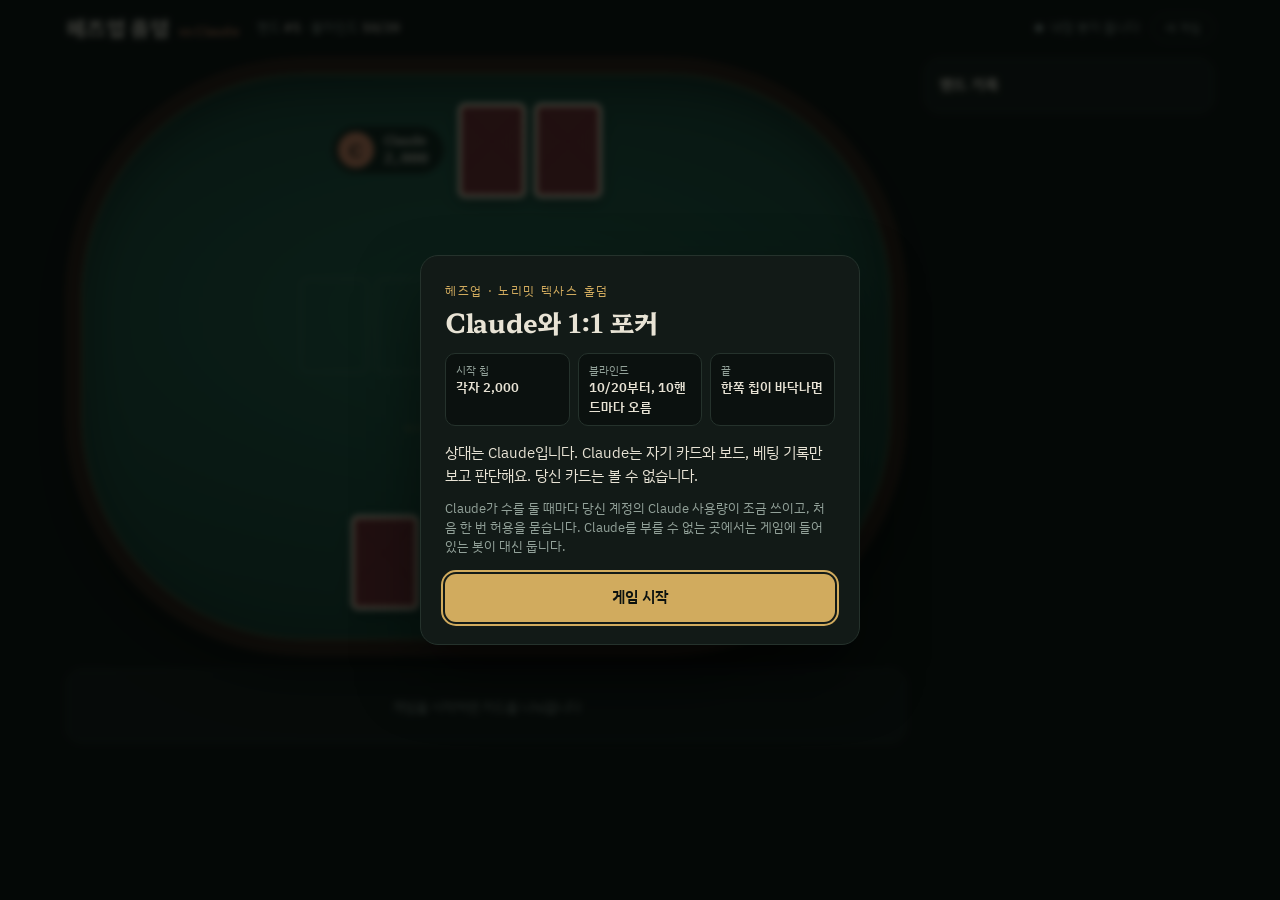
==== poker/index.html @ 5e96c36e "Claude와 1:1 텍사스 홀덤 게임 첫 버전 - poker/engine.js: 카드, 족보 판정, 몬테카를로 승률 - poker/game.js: 헤즈업 노리밋 진행, Claud" ====
<!doctype html>
<html lang="ko">
<head>
  <meta charset="utf-8">
  <meta name="viewport" content="width=device-width, initial-scale=1, viewport-fit=cover">
  <title>Claude 헤즈업 홀덤</title>
  <link rel="preconnect" href="https://fonts.googleapis.com">
  <link rel="preconnect" href="https://fonts.gstatic.com" crossorigin>
  <link rel="stylesheet" href="https://fonts.googleapis.com/css2?family=Hahmlet:wght@600;700&family=IBM+Plex+Mono:wght@500;600&family=IBM+Plex+Sans+KR:wght@400;500;600&display=swap">
  <link rel="stylesheet" href="style.css">
</head>
<body>
  <div id="app">
    <header class="topbar">
      <div class="brand">헤즈업 홀덤 <span>vs Claude</span></div>
      <div class="level" id="level">핸드 <b>#1</b> · 블라인드 <b>10/20</b></div>
      <div class="top-right">
        <div class="link" id="link"><i class="dot checking" id="link-dot"></i><span id="link-text">Claude 연결 확인 중</span></div>
        <div class="seg" id="depth" role="group" aria-label="Claude 생각 깊이" hidden>
          <button type="button" data-depth="quick" aria-pressed="true">빠르게</button>
          <button type="button" data-depth="default" aria-pressed="false">깊게</button>
        </div>
        <button class="link-btn" id="retry" type="button" hidden>다시 연결</button>
        <button class="link-btn" id="new-game" type="button">새 게임</button>
      </div>
    </header>

    <div class="layout">
      <section class="play">
        <div class="table">
          <!-- 위: Claude -->
          <div class="seat seat-claude" id="seat-1">
            <div class="seat-row">
              <div class="plate">
                <span class="avatar" aria-hidden="true">C</span>
                <div><b>Claude</b><span class="stack" id="stack-1">2,000</span></div>
                <span class="dealer" id="dealer-1" hidden>D</span>
              </div>
              <div class="hole" id="hole-1"><div class="card back" data-k="back"></div><div class="card back" data-k="back"></div></div>
              <div class="bubble" id="bubble" aria-live="polite"></div>
            </div>
            <div class="seat-meta"><span class="act" id="act-1"></span><span class="hand-label" id="label-1"></span></div>
            <div class="bet" id="bet-1"></div>
          </div>

          <!-- 가운데: 보드 -->
          <div class="center">
            <div class="board" id="board">
              <div class="card slot" data-k="slot"></div><div class="card slot" data-k="slot"></div><div class="card slot" data-k="slot"></div><div class="card slot" data-k="slot"></div><div class="card slot" data-k="slot"></div>
            </div>
            <div class="pot" id="pot"></div>
            <div class="result" id="result" aria-live="polite"></div>
            <div class="print">No Limit · Heads-Up</div>
          </div>

          <!-- 아래: 나 -->
          <div class="seat seat-you" id="seat-0">
            <div class="bet" id="bet-0"></div>
            <div class="seat-meta"><span class="act" id="act-0"></span><span class="hand-label" id="label-0"></span></div>
            <div class="seat-row">
              <div class="hole" id="hole-0"><div class="card back" data-k="back"></div><div class="card back" data-k="back"></div></div>
              <div class="plate">
                <span class="avatar" aria-hidden="true">나</span>
                <div><b>나</b><span class="stack" id="stack-0">2,000</span></div>
                <span class="dealer" id="dealer-0" hidden>D</span>
              </div>
            </div>
          </div>
        </div>

        <div class="controls" id="controls"><div class="waiting">게임을 시작하면 카드를 나눠줍니다</div></div>
      </section>

      <aside class="log-panel">
        <h2>핸드 기록</h2>
        <ol class="log" id="log"></ol>
      </aside>
    </div>
  </div>

  <div class="modal" id="modal" hidden><div class="modal-card" id="modal-card" role="dialog" aria-modal="true"></div></div>

  <script src="engine.js"></script>
  <script src="game.js"></script>
</body>
</html>
---- poker/style.css ----
/* 밤의 카드룸 한 테이블 — 위 Claude, 가운데 보드, 아래 나 · 넓으면 오른쪽, 좁으면 아래에 핸드 기록.
   어두운 단일 테마 (밝은 모드에서도 같은 화면) */
:root {
  --room: #0b110f;        /* 방 바닥 */
  --panel: #121a17;       /* 조작판 · 기록 패널 */
  --line: #25322c;        /* 구분선 */
  --felt: #1b5040;        /* 펠트 */
  --felt-hi: #256851;
  --felt-lo: #0f3429;
  --rail: #2b1c15;        /* 호두나무 레일 */
  --brass: #d1ab5e;       /* 강조: 딜러 버튼 · 주요 버튼 · 승리 */
  --ivory: #f3ede0;       /* 카드 앞면 */
  --ink: #e8e3d5;         /* 본문 글자 */
  --muted: #93a29a;       /* 보조 글자 */
  --card-ink: #19191d;
  --suit-red: #c0303c;
  --back: #6b1e27;        /* 카드 뒷면 */
  --clay: #d98c68;        /* Claude 자리 */
  --up: #8fd0a5;          /* 이득 */
  --down: #e58a7c;        /* 손해 */
  --shade: rgba(5, 10, 8, .62);

  --display: "Hahmlet", "Noto Serif KR", Georgia, serif;
  --body: "IBM Plex Sans KR", "Apple SD Gothic Neo", "Malgun Gothic", system-ui, sans-serif;
  --mono: "IBM Plex Mono", ui-monospace, Menlo, Consolas, monospace;

  --cw: clamp(44px, 12.5vw, 68px); /* 카드 폭 */
  color-scheme: dark;
}

* { box-sizing: border-box; }
[hidden] { display: none !important; }
html, body { height: 100%; }
body {
  margin: 0; background: var(--room); color: var(--ink);
  font-family: var(--body); font-size: 15px; line-height: 1.5;
  -webkit-font-smoothing: antialiased;
}
button { font: inherit; color: inherit; cursor: pointer; }
button:disabled { cursor: default; }
:focus-visible { outline: 2px solid var(--brass); outline-offset: 2px; }
kbd { font: 500 11px var(--mono); opacity: .55; margin-left: 4px; }

#app {
  max-width: 1180px; margin: 0 auto;
  padding-inline: 16px; padding-block: 12px 24px;
  display: flex; flex-direction: column; gap: 14px;
}

/* ===== 상단 ===== */
.topbar { display: flex; flex-wrap: wrap; align-items: center; gap: 8px 18px; }
.brand { font-family: var(--display); font-weight: 700; font-size: 21px; letter-spacing: -.01em; }
.brand span { font-family: var(--body); font-weight: 500; font-size: 13px; color: var(--clay); margin-left: 4px; letter-spacing: .02em; }
.level { color: var(--muted); font-size: 13px; font-variant-numeric: tabular-nums; }
.level b { color: var(--ink); font-weight: 600; }
.level span { color: var(--brass); }
.top-right { margin-left: auto; display: flex; flex-wrap: wrap; align-items: center; gap: 8px 12px; }
.link { display: flex; align-items: center; gap: 7px; font-size: 13px; color: var(--muted); cursor: help; }
.dot { width: 8px; height: 8px; border-radius: 50%; background: var(--muted); }
.dot.live { background: var(--up); box-shadow: 0 0 0 3px rgba(143, 208, 165, .18); }
.dot.paused { background: var(--brass); }
.dot.checking { animation: blink 1.2s infinite; }
@keyframes blink { 50% { opacity: .3; } }

.seg { display: flex; border: 1px solid var(--line); border-radius: 999px; padding: 2px; }
.seg button { border: 0; background: none; border-radius: 999px; padding: 3px 11px; font-size: 12px; color: var(--muted); }
.seg button[aria-pressed="true"] { background: var(--line); color: var(--ink); }
.link-btn {
  border: 1px solid var(--line); background: none; border-radius: 999px;
  padding: 4px 12px; font-size: 12px; color: var(--muted);
}
.link-btn:hover { color: var(--ink); border-color: var(--muted); }

/* ===== 배치 ===== */
.layout { display: grid; grid-template-columns: minmax(0, 1fr) 290px; gap: 18px; align-items: start; }
.play { display: flex; flex-direction: column; gap: 14px; min-width: 0; }

/* ===== 테이블 ===== */
.table {
  position: relative;
  display: flex; flex-direction: column; align-items: center; justify-content: space-between;
  gap: clamp(10px, 2vw, 18px);
  min-height: clamp(440px, 62vh, 560px);
  padding: clamp(16px, 3vw, 30px) clamp(10px, 4vw, 48px);
  border-radius: clamp(90px, 22vw, 240px);
  border: clamp(9px, 1.6vw, 15px) solid var(--rail);
  background:
    radial-gradient(120% 85% at 50% 42%, var(--felt-hi) 0%, var(--felt) 46%, var(--felt-lo) 100%);
  box-shadow:
    inset 0 0 0 2px rgba(209, 171, 94, .32),
    inset 0 14px 44px rgba(0, 0, 0, .45),
    0 0 0 1px #3d2a1f,
    0 22px 48px rgba(0, 0, 0, .55);
}

.seat { display: flex; flex-direction: column; align-items: center; gap: 8px; width: 100%; }
.seat-row { display: flex; flex-wrap: wrap; align-items: center; justify-content: center; gap: 10px 14px; }
.seat-meta { display: flex; align-items: center; gap: 8px; min-height: 24px; }

.plate {
  position: relative; display: flex; align-items: center; gap: 10px;
  background: var(--shade); border: 1px solid var(--line); border-radius: 999px;
  padding: 5px 16px 5px 5px; transition: border-color .2s, box-shadow .2s;
}
.plate b { display: block; font-size: 13px; font-weight: 600; line-height: 1.2; }
.stack { display: block; font: 600 15px var(--mono); line-height: 1.25; letter-spacing: -.02em; }
.avatar {
  width: 36px; height: 36px; border-radius: 50%; display: grid; place-items: center;
  font: 700 16px var(--display);
}
.seat-claude .avatar { background: var(--clay); color: var(--room); }
.seat-you .avatar { background: var(--ivory); color: var(--room); font-size: 14px; }
.seat.turn .plate { border-color: var(--brass); box-shadow: 0 0 0 3px rgba(209, 171, 94, .22); }
.seat.folded .hole { opacity: .35; }
.dealer {
  position: absolute; top: -7px; right: -7px; width: 22px; height: 22px; border-radius: 50%;
  display: grid; place-items: center; background: var(--ivory); color: var(--card-ink);
  font: 700 11px var(--body); box-shadow: 0 2px 4px rgba(0, 0, 0, .45), inset 0 0 0 2px var(--brass);
}

.act:empty, .hand-label:empty { display: none; }
.act {
  font-size: 12px; font-weight: 600; padding: 2px 10px; border-radius: 999px;
  background: var(--shade); color: var(--ivory);
}
.act.allin { background: var(--brass); color: var(--room); }
.hand-label { font-size: 12px; color: var(--ivory); opacity: .8; }
.hand-label.win { color: var(--brass); opacity: 1; font-weight: 600; }

.bet { display: flex; align-items: center; gap: 6px; min-height: 22px; font: 600 14px var(--mono); }
.chip {
  display: inline-block; width: 16px; height: 16px; border-radius: 50%; flex: none;
  background: repeating-conic-gradient(var(--ivory) 0 18deg, var(--clay) 18deg 60deg);
  box-shadow: inset 0 0 0 3px var(--clay), 0 1px 2px rgba(0, 0, 0, .5);
}

/* Claude 말풍선 */
.bubble {
  position: relative; max-width: 240px; min-width: 0;
  background: var(--ivory); color: var(--card-ink);
  border-radius: 14px; padding: 7px 12px; font-size: 14px; line-height: 1.4;
  opacity: 0; transform: translateY(4px); transition: opacity .2s, transform .2s;
}
.bubble.on { opacity: 1; transform: none; }
.bubble::before {
  content: ""; position: absolute; left: -6px; top: 50%; margin-top: -6px;
  border: 6px solid transparent; border-left: 0; border-right-color: var(--ivory);
}
.bubble small { display: block; font-size: 11px; color: #6b5d4a; margin-top: 2px; }
.bubble .link-btn { color: #6b5d4a; border-color: #d9cfbb; padding: 1px 8px; margin-left: 6px; font-size: 11px; }
.dots::after { content: "…"; display: inline-block; animation: blink 1s infinite; }

/* ===== 카드 ===== */
.hole, .board { display: flex; gap: clamp(4px, 1vw, 8px); }
.card {
  position: relative; flex: none; width: var(--cw); aspect-ratio: 5 / 7;
  border-radius: calc(var(--cw) * .1);
  background: var(--ivory); color: var(--card-ink);
  box-shadow: 0 1px 0 rgba(0, 0, 0, .25), 0 6px 14px rgba(0, 0, 0, .35);
  font-family: var(--display); user-select: none;
  transition: transform .2s, filter .2s;
}
.card.red { color: var(--suit-red); }
.card .idx {
  position: absolute; top: 5%; left: 9%;
  display: flex; flex-direction: column; align-items: center;
  font-weight: 700; font-size: calc(var(--cw) * .34); line-height: .95;
}
.card .idx.ten { letter-spacing: -.09em; margin-left: -.06em; }
.card .idx i { font-style: normal; font-size: .72em; line-height: 1; margin-top: .08em; }
.card .pip { position: absolute; right: 8%; bottom: 2%; font-size: calc(var(--cw) * .6); line-height: 1; }
.card.back {
  background:
    repeating-linear-gradient(45deg, rgba(243, 237, 224, .13) 0 2px, transparent 2px 7px),
    repeating-linear-gradient(-45deg, rgba(243, 237, 224, .13) 0 2px, transparent 2px 7px),
    var(--back);
  box-shadow: inset 0 0 0 3px var(--ivory), inset 0 0 0 4px var(--brass), 0 6px 14px rgba(0, 0, 0, .35);
}
.card.slot { background: none; box-shadow: inset 0 0 0 1.5px rgba(243, 237, 224, .16); }
.card.win { transform: translateY(-6px); box-shadow: 0 0 0 2px var(--brass), 0 10px 18px rgba(0, 0, 0, .4); }
.card.dim { filter: brightness(.5) saturate(.6); }
.card.deal { animation: deal .32s cubic-bezier(.2, .8, .3, 1); }
.card.flip { animation: flip .4s ease-out; }
@keyframes deal { from { opacity: 0; transform: translateY(-18px) rotate(-4deg) scale(.94); } }
@keyframes flip { from { transform: rotateY(90deg); } }

.center { display: flex; flex-direction: column; align-items: center; gap: 10px; }
.pot {
  display: flex; align-items: center; gap: 7px; min-height: 28px;
  font-size: 13px; color: var(--ivory);
}
.pot:not(:empty) { background: var(--shade); border-radius: 999px; padding: 3px 14px 3px 7px; }
.pot b { font: 600 15px var(--mono); }
.result:empty { display: none; }
.result {
  display: flex; flex-wrap: wrap; justify-content: center; align-items: baseline; gap: 4px 10px;
  background: var(--shade); border-radius: 12px; padding: 6px 14px;
  font-size: 14px; text-align: center; color: var(--ivory);
}
.result b { font: 600 15px var(--mono); }
.result.up b { color: var(--up); }
.result.down b { color: var(--down); }
.print {
  font: 600 10px var(--body); letter-spacing: .32em; text-transform: uppercase;
  color: var(--brass); opacity: .4;
}

/* ===== 조작판 ===== */
.controls {
  background: var(--panel); border: 1px solid var(--line); border-radius: 16px;
  padding: 12px; display: flex; flex-direction: column; gap: 12px; min-height: 74px;
}
.waiting { display: grid; place-items: center; min-height: 48px; color: var(--muted); font-size: 14px; }
.actions { display: grid; grid-template-columns: repeat(3, minmax(0, 1fr)); gap: 8px; }
.btn {
  min-height: 48px; padding: 0 14px; border-radius: 11px;
  border: 1px solid var(--line); background: transparent; color: var(--ink);
  font-weight: 600; font-size: 15px; font-variant-numeric: tabular-nums;
  transition: background .15s, border-color .15s;
}
.btn:disabled { opacity: .35; }
.btn.fold:not(:disabled):hover { border-color: var(--down); color: var(--down); }
.btn.call { background: #1a2420; }
.btn.call:hover { border-color: var(--muted); }
.btn.raise, .btn.primary { background: var(--brass); border-color: transparent; color: var(--room); }
.btn.raise:not(:disabled):hover, .btn.primary:hover { filter: brightness(1.08); }
.btn.raise kbd, .btn.primary kbd { opacity: .6; }
.btn.wide { width: 100%; }

.sizer { display: flex; flex-wrap: wrap; align-items: center; gap: 10px 12px; }
.presets { display: flex; gap: 6px; flex-wrap: wrap; }
.preset {
  border: 1px solid var(--line); background: none; border-radius: 8px;
  padding: 5px 10px; font-size: 13px; color: var(--ink);
}
.preset:hover { border-color: var(--brass); color: var(--brass); }
.sizer input[type=range] { flex: 1 1 140px; min-width: 0; accent-color: var(--brass); }
.sizer input[type=number] {
  width: 104px; padding: 7px 10px; border-radius: 8px;
  border: 1px solid var(--line); background: var(--room); color: var(--ink);
  font: 600 14px var(--mono);
}

/* ===== 핸드 기록 ===== */
.log-panel {
  position: sticky; top: calc(12px + env(safe-area-inset-top, 0px));
  background: var(--panel); border: 1px solid var(--line); border-radius: 16px;
  padding: 14px 14px 10px; max-height: calc(100vh - 40px); overflow: auto;
}
.log-panel h2 { margin: 0 0 8px; font: 700 15px var(--display); }
.log { list-style: none; margin: 0; padding: 0; display: flex; flex-direction: column; }
.log > li { border-top: 1px solid var(--line); }
.log > li:first-child { border-top: 0; }
.log summary {
  display: flex; justify-content: space-between; gap: 8px; cursor: pointer;
  padding: 7px 0; font-size: 13px; font-weight: 600; list-style: none;
}
.log summary::-webkit-details-marker { display: none; }
.log summary span { font: 600 13px var(--mono); color: var(--muted); }
.log summary .up { color: var(--up); }
.log summary .down { color: var(--down); }
.log summary .live { font-family: var(--body); font-weight: 500; color: var(--brass); }
.log ul { list-style: none; margin: 0 0 8px; padding: 0; font-size: 12.5px; color: var(--muted); display: flex; flex-direction: column; gap: 2px; }
.log ul b { color: var(--ink); }
.street-line { color: var(--ink); }
.street { font-weight: 600; color: var(--brass); margin-right: 4px; }
.lc { font-family: var(--mono); font-weight: 600; color: var(--ink); white-space: nowrap; }
.lc.red { color: #ef7d84; }

/* ===== 모달 ===== */
.modal {
  position: fixed; inset: 0; z-index: 10; display: grid; place-items: center;
  padding: 16px; background: rgba(3, 6, 5, .74); backdrop-filter: blur(3px);
}
.modal-card {
  width: min(440px, 100%); background: var(--panel); border: 1px solid var(--line);
  border-radius: 18px; padding: 26px 24px 22px; box-shadow: 0 30px 60px rgba(0, 0, 0, .5);
}
.modal-card h1 { margin: 0 0 14px; font: 700 26px/1.25 var(--display); letter-spacing: -.01em; text-wrap: balance; }
.modal-card p { margin: 0 0 12px; color: var(--ink); }
.modal-card .fine { font-size: 12.5px; color: var(--muted); }
.eyebrow { font-size: 12px; letter-spacing: .14em; color: var(--brass) !important; margin-bottom: 6px !important; }
.rules {
  display: grid; grid-template-columns: repeat(3, minmax(0, 1fr)); gap: 8px; margin: 0 0 16px;
}
.rules div { background: var(--room); border: 1px solid var(--line); border-radius: 10px; padding: 8px 10px; }
.rules dt { font-size: 11px; color: var(--muted); }
.rules dd { margin: 0; font-size: 13px; font-weight: 600; }
.modal-actions { display: flex; flex-wrap: wrap; gap: 8px; margin-top: 18px; }
.modal-actions .btn { flex: 1 1 140px; }

/* ===== 좁은 화면 ===== */
@media (max-width: 900px) {
  .layout { grid-template-columns: minmax(0, 1fr); }
  .log-panel { position: static; max-height: 380px; }
}
@media (max-width: 560px) {
  .top-right { margin-left: 0; width: 100%; }
  .table { border-radius: 64px; min-height: 0; padding-inline: 8px; }
  .bubble { max-width: 100%; flex-basis: 100%; text-align: center; }
  .bubble::before { left: 50%; top: -6px; margin: 0 0 0 -6px; border: 6px solid transparent; border-top: 0; border-bottom-color: var(--ivory); }
  .rules { grid-template-columns: minmax(0, 1fr); }
  .btn { font-size: 14px; padding: 0 8px; }
  kbd { display: none; }
}

@media (prefers-reduced-motion: reduce) {
  *, *::before, *::after { animation: none !important; transition: none !important; }
}
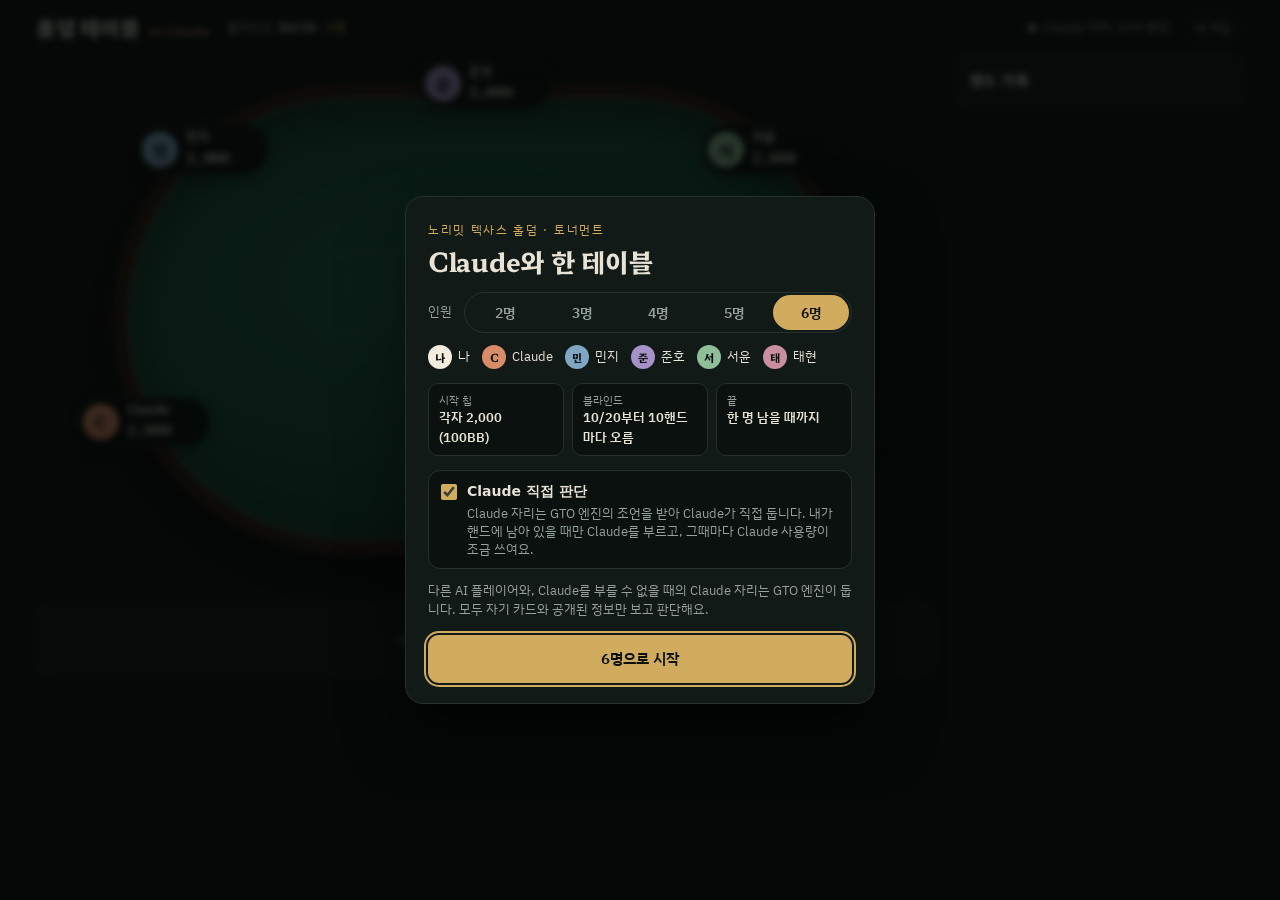
==== commit 744c328b: "[작업 중] 2~6인 화면과 GTO AI 중간 저장 워크플로가 아직 진행 중인 상태의 스냅샷 (검증·수정 단계 전). - poker/gto.js: GTO 근사 AI (프리플롭 레인" ====
--- a/poker/index.html
+++ b/poker/index.html
@@ -3,7 +3,7 @@
 <head>
   <meta charset="utf-8">
   <meta name="viewport" content="width=device-width, initial-scale=1, viewport-fit=cover">
-  <title>Claude 헤즈업 홀덤</title>
+  <title>Claude 홀덤 테이블</title>
   <link rel="preconnect" href="https://fonts.googleapis.com">
   <link rel="preconnect" href="https://fonts.gstatic.com" crossorigin>
   <link rel="stylesheet" href="https://fonts.googleapis.com/css2?family=Hahmlet:wght@600;700&family=IBM+Plex+Mono:wght@500;600&family=IBM+Plex+Sans+KR:wght@400;500;600&display=swap">
@@ -12,10 +12,10 @@
 <body>
   <div id="app">
     <header class="topbar">
-      <div class="brand">헤즈업 홀덤 <span>vs Claude</span></div>
-      <div class="level" id="level">핸드 <b>#1</b> · 블라인드 <b>10/20</b></div>
+      <div class="brand">홀덤 테이블 <span>vs Claude</span></div>
+      <div class="level" id="level">블라인드 <b>10/20</b></div>
       <div class="top-right">
-        <div class="link" id="link"><i class="dot checking" id="link-dot"></i><span id="link-text">Claude 연결 확인 중</span></div>
+        <div class="link" id="link"><i class="dot checking" id="link-dot"></i><span id="link-text">Claude 연결 확인 중</span><span class="link-short" id="link-short">확인 중</span></div>
         <div class="seg" id="depth" role="group" aria-label="Claude 생각 깊이" hidden>
           <button type="button" data-depth="quick" aria-pressed="true">빠르게</button>
           <button type="button" data-depth="default" aria-pressed="false">깊게</button>
@@ -27,48 +27,22 @@
 
     <div class="layout">
       <section class="play">
-        <div class="table">
-          <!-- 위: Claude -->
-          <div class="seat seat-claude" id="seat-1">
-            <div class="seat-row">
-              <div class="plate">
-                <span class="avatar" aria-hidden="true">C</span>
-                <div><b>Claude</b><span class="stack" id="stack-1">2,000</span></div>
-                <span class="dealer" id="dealer-1" hidden>D</span>
-              </div>
-              <div class="hole" id="hole-1"><div class="card back" data-k="back"></div><div class="card back" data-k="back"></div></div>
-              <div class="bubble" id="bubble" aria-live="polite"></div>
+        <div class="stage">
+          <div class="table" id="table">
+            <div class="felt" aria-hidden="true"></div>
+            <!-- 가운데: 보드 · 팟 -->
+            <div class="center">
+              <div class="board" id="board"></div>
+              <div class="pot" id="pot"></div>
+              <div class="sidepots" id="sidepots"></div>
+              <div class="print" id="print">No Limit</div>
             </div>
-            <div class="seat-meta"><span class="act" id="act-1"></span><span class="hand-label" id="label-1"></span></div>
-            <div class="bet" id="bet-1"></div>
-          </div>
-
-          <!-- 가운데: 보드 -->
-          <div class="center">
-            <div class="board" id="board">
-              <div class="card slot" data-k="slot"></div><div class="card slot" data-k="slot"></div><div class="card slot" data-k="slot"></div><div class="card slot" data-k="slot"></div><div class="card slot" data-k="slot"></div>
-            </div>
-            <div class="pot" id="pot"></div>
-            <div class="result" id="result" aria-live="polite"></div>
-            <div class="print">No Limit · Heads-Up</div>
-          </div>
-
-          <!-- 아래: 나 -->
-          <div class="seat seat-you" id="seat-0">
-            <div class="bet" id="bet-0"></div>
-            <div class="seat-meta"><span class="act" id="act-0"></span><span class="hand-label" id="label-0"></span></div>
-            <div class="seat-row">
-              <div class="hole" id="hole-0"><div class="card back" data-k="back"></div><div class="card back" data-k="back"></div></div>
-              <div class="plate">
-                <span class="avatar" aria-hidden="true">나</span>
-                <div><b>나</b><span class="stack" id="stack-0">2,000</span></div>
-                <span class="dealer" id="dealer-0" hidden>D</span>
-              </div>
-            </div>
+            <!-- 자리 · 베팅 칩: game.js가 인원에 맞춰 만든다 -->
+            <div id="seats"></div>
           </div>
         </div>
 
-        <div class="controls" id="controls"><div class="waiting">게임을 시작하면 카드를 나눠줍니다</div></div>
+        <div class="controls" id="controls"><div class="waiting">인원을 고르면 카드를 나눠줍니다</div></div>
       </section>
 
       <aside class="log-panel">
@@ -81,6 +55,8 @@
   <div class="modal" id="modal" hidden><div class="modal-card" id="modal-card" role="dialog" aria-modal="true"></div></div>
 
   <script src="engine.js"></script>
+  <script src="table.js"></script>
+  <script src="gto.js"></script>
   <script src="game.js"></script>
 </body>
 </html>
--- a/poker/style.css
+++ b/poker/style.css
@@ -1,5 +1,5 @@
-/* 밤의 카드룸 한 테이블 — 위 Claude, 가운데 보드, 아래 나 · 넓으면 오른쪽, 좁으면 아래에 핸드 기록.
-   어두운 단일 테마 (밝은 모드에서도 같은 화면) */
+/* 밤의 카드룸 한 테이블 — 2~6명이 타원 테이블에 둘러앉는다. 나는 아래 가운데.
+   넓으면 오른쪽, 좁으면 아래에 핸드 기록. 어두운 단일 테마 (밝은 모드에서도 같은 화면) */
 :root {
   --room: #0b110f;        /* 방 바닥 */
   --panel: #121a17;       /* 조작판 · 기록 패널 */
@@ -19,12 +19,16 @@
   --up: #8fd0a5;          /* 이득 */
   --down: #e58a7c;        /* 손해 */
   --shade: rgba(5, 10, 8, .62);
+  --plate: rgba(9, 15, 13, .9);
 
   --display: "Hahmlet", "Noto Serif KR", Georgia, serif;
   --body: "IBM Plex Sans KR", "Apple SD Gothic Neo", "Malgun Gothic", system-ui, sans-serif;
   --mono: "IBM Plex Mono", ui-monospace, Menlo, Consolas, monospace;
 
-  --cw: clamp(44px, 12.5vw, 68px); /* 카드 폭 */
+  /* 카드 폭: 보드 · 내 카드 · 다른 사람 카드 */
+  --cw-board: 58px;
+  --cw-me: 60px;
+  --cw-op: 40px;
   color-scheme: dark;
 }
 
@@ -35,6 +39,7 @@
   margin: 0; background: var(--room); color: var(--ink);
   font-family: var(--body); font-size: 15px; line-height: 1.5;
   -webkit-font-smoothing: antialiased;
+  overflow-x: hidden;
 }
 button { font: inherit; color: inherit; cursor: pointer; }
 button:disabled { cursor: default; }
@@ -42,24 +47,26 @@
 kbd { font: 500 11px var(--mono); opacity: .55; margin-left: 4px; }
 
 #app {
-  max-width: 1180px; margin: 0 auto;
+  max-width: 1240px; margin: 0 auto;
   padding-inline: 16px; padding-block: 12px 24px;
-  display: flex; flex-direction: column; gap: 14px;
+  display: flex; flex-direction: column; gap: 10px;
 }
 
 /* ===== 상단 ===== */
-.topbar { display: flex; flex-wrap: wrap; align-items: center; gap: 8px 18px; }
-.brand { font-family: var(--display); font-weight: 700; font-size: 21px; letter-spacing: -.01em; }
+.topbar { display: flex; flex-wrap: wrap; align-items: center; gap: 6px 18px; }
+.brand { font-family: var(--display); font-weight: 700; font-size: 21px; letter-spacing: -.01em; white-space: nowrap; }
 .brand span { font-family: var(--body); font-weight: 500; font-size: 13px; color: var(--clay); margin-left: 4px; letter-spacing: .02em; }
 .level { color: var(--muted); font-size: 13px; font-variant-numeric: tabular-nums; }
 .level b { color: var(--ink); font-weight: 600; }
 .level span { color: var(--brass); }
+.level em { font-style: normal; color: var(--ink); }
 .top-right { margin-left: auto; display: flex; flex-wrap: wrap; align-items: center; gap: 8px 12px; }
 .link { display: flex; align-items: center; gap: 7px; font-size: 13px; color: var(--muted); cursor: help; }
-.dot { width: 8px; height: 8px; border-radius: 50%; background: var(--muted); }
+.dot { width: 8px; height: 8px; border-radius: 50%; background: var(--muted); flex: none; }
 .dot.live { background: var(--up); box-shadow: 0 0 0 3px rgba(143, 208, 165, .18); }
 .dot.paused { background: var(--brass); }
 .dot.checking { animation: blink 1.2s infinite; }
+.link-short { display: none; }
 @keyframes blink { 50% { opacity: .3; } }
 
 .seg { display: flex; border: 1px solid var(--line); border-radius: 999px; padding: 2px; }
@@ -67,25 +74,23 @@
 .seg button[aria-pressed="true"] { background: var(--line); color: var(--ink); }
 .link-btn {
   border: 1px solid var(--line); background: none; border-radius: 999px;
-  padding: 4px 12px; font-size: 12px; color: var(--muted);
+  padding: 4px 12px; font-size: 12px; color: var(--muted); white-space: nowrap;
 }
 .link-btn:hover { color: var(--ink); border-color: var(--muted); }
 
 /* ===== 배치 ===== */
 .layout { display: grid; grid-template-columns: minmax(0, 1fr) 290px; gap: 18px; align-items: start; }
-.play { display: flex; flex-direction: column; gap: 14px; min-width: 0; }
+.play { display: flex; flex-direction: column; gap: 12px; min-width: 0; }
 
 /* ===== 테이블 ===== */
-.table {
-  position: relative;
-  display: flex; flex-direction: column; align-items: center; justify-content: space-between;
-  gap: clamp(10px, 2vw, 18px);
-  min-height: clamp(440px, 62vh, 560px);
-  padding: clamp(16px, 3vw, 30px) clamp(10px, 4vw, 48px);
-  border-radius: clamp(90px, 22vw, 240px);
-  border: clamp(9px, 1.6vw, 15px) solid var(--rail);
-  background:
-    radial-gradient(120% 85% at 50% 42%, var(--felt-hi) 0%, var(--felt) 46%, var(--felt-lo) 100%);
+/* stage = 테이블 바깥으로 걸치는 명패 자리까지 포함한 상자 */
+.stage { padding: 30px 78px 36px; }
+.table { position: relative; height: clamp(400px, calc(100vh - 330px), 470px); }
+.felt {
+  position: absolute; inset: 0;
+  border-radius: 999px;
+  border: 14px solid var(--rail);
+  background: radial-gradient(120% 85% at 50% 42%, var(--felt-hi) 0%, var(--felt) 46%, var(--felt-lo) 100%);
   box-shadow:
     inset 0 0 0 2px rgba(209, 171, 94, .32),
     inset 0 14px 44px rgba(0, 0, 0, .45),
@@ -93,70 +98,141 @@
     0 22px 48px rgba(0, 0, 0, .55);
 }
 
-.seat { display: flex; flex-direction: column; align-items: center; gap: 8px; width: 100%; }
-.seat-row { display: flex; flex-wrap: wrap; align-items: center; justify-content: center; gap: 10px 14px; }
-.seat-meta { display: flex; align-items: center; gap: 8px; min-height: 24px; }
-
+.center {
+  position: absolute; left: 50%; top: 48%; transform: translate(-50%, -50%);
+  display: flex; flex-direction: column; align-items: center; gap: 7px; z-index: 1;
+}
+.board { --w: var(--cw-board); display: flex; gap: clamp(4px, .8vw, 7px); }
+.pot {
+  display: flex; align-items: center; gap: 7px; min-height: 26px;
+  font-size: 13px; color: var(--ivory); white-space: nowrap;
+}
+.pot:not(:empty) { background: var(--shade); border-radius: 999px; padding: 2px 13px 2px 6px; }
+.pot b { font: 600 15px var(--mono); }
+.sidepots { font: 500 11.5px var(--mono); color: var(--ivory); opacity: .75; white-space: nowrap; }
+.sidepots:empty { display: none; }
+.print {
+  position: absolute; left: 50%; top: calc(100% + 6px); transform: translateX(-50%);
+  font: 600 10px var(--body); letter-spacing: .32em; text-transform: uppercase;
+  color: var(--brass); opacity: .4; white-space: nowrap; pointer-events: none;
+}
+
+/* ===== 자리 ===== */
+/* .seat 의 기준점 = 명패 가운데. 카드는 명패 위(아래쪽 자리) 또는 아래(위쪽 자리)에 붙는다 */
+.seat { position: absolute; transform: translate(-50%, -50%); z-index: 3; }
 .plate {
-  position: relative; display: flex; align-items: center; gap: 10px;
-  background: var(--shade); border: 1px solid var(--line); border-radius: 999px;
-  padding: 5px 16px 5px 5px; transition: border-color .2s, box-shadow .2s;
-}
-.plate b { display: block; font-size: 13px; font-weight: 600; line-height: 1.2; }
-.stack { display: block; font: 600 15px var(--mono); line-height: 1.25; letter-spacing: -.02em; }
+  position: relative; z-index: 1;
+  display: flex; align-items: center; gap: 8px;
+  min-width: 132px;
+  background: var(--plate); border: 1px solid var(--line); border-radius: 999px;
+  padding: 4px 16px 4px 4px;
+  box-shadow: 0 6px 16px rgba(0, 0, 0, .35);
+  transition: border-color .2s, box-shadow .2s, opacity .2s;
+}
 .avatar {
-  width: 36px; height: 36px; border-radius: 50%; display: grid; place-items: center;
+  width: 36px; height: 36px; border-radius: 50%; flex: none;
+  display: grid; place-items: center;
+  background: var(--av, var(--muted)); color: var(--room);
   font: 700 16px var(--display);
 }
-.seat-claude .avatar { background: var(--clay); color: var(--room); }
-.seat-you .avatar { background: var(--ivory); color: var(--room); font-size: 14px; }
-.seat.turn .plate { border-color: var(--brass); box-shadow: 0 0 0 3px rgba(209, 171, 94, .22); }
-.seat.folded .hole { opacity: .35; }
+.seat.me .avatar { font-size: 14px; }
+.who { display: flex; flex-direction: column; min-width: 0; line-height: 1.2; }
+.nm { display: flex; align-items: baseline; gap: 6px; white-space: nowrap; }
+.nm b { font-size: 13px; font-weight: 600; }
+.pos { font: 600 10px var(--mono); font-style: normal; letter-spacing: .04em; color: var(--brass); }
+.stack { font: 600 15px var(--mono); letter-spacing: -.02em; white-space: nowrap; }
 .dealer {
   position: absolute; top: -7px; right: -7px; width: 22px; height: 22px; border-radius: 50%;
   display: grid; place-items: center; background: var(--ivory); color: var(--card-ink);
   font: 700 11px var(--body); box-shadow: 0 2px 4px rgba(0, 0, 0, .45), inset 0 0 0 2px var(--brass);
 }
 
-.act:empty, .hand-label:empty { display: none; }
-.act {
-  font-size: 12px; font-weight: 600; padding: 2px 10px; border-radius: 999px;
+.seat .hole {
+  --w: var(--cw-op);
+  position: absolute; left: 50%; bottom: calc(100% - 8px); transform: translateX(-50%);
+  display: flex; gap: 3px; z-index: 0;
+}
+.seat.below .hole { bottom: auto; top: calc(100% - 8px); }
+.seat.me .hole { --w: var(--cw-me); gap: 6px; bottom: calc(100% - 4px); }
+
+.seat.turn .plate { border-color: var(--brass); box-shadow: 0 0 0 3px rgba(209, 171, 94, .25), 0 6px 16px rgba(0, 0, 0, .35); }
+.seat.thinking .plate { animation: glow 1.4s ease-in-out infinite; }
+@keyframes glow { 50% { box-shadow: 0 0 0 6px rgba(217, 140, 104, .18), 0 6px 16px rgba(0, 0, 0, .35); } }
+.seat.folded .plate { opacity: .5; }
+.seat.busted .stack { color: var(--muted); font-family: var(--body); font-size: 13px; }
+.seat.out .plate { opacity: .35; filter: grayscale(1); }
+.seat.winner .plate { border-color: var(--brass); }
+
+/* 지금 내 패 이름 */
+.made:empty { display: none; }
+.made {
+  position: absolute; left: calc(50% + var(--cw-me) + 14px); bottom: calc(100% + 28px);
+  font-size: 12px; color: var(--ivory); white-space: nowrap;
+  background: var(--shade); border-radius: 999px; padding: 2px 10px;
+}
+
+/* 베팅 칩 · 행동 표시 */
+.bet {
+  position: absolute; transform: translate(-50%, -50%); z-index: 2;
+  display: flex; flex-direction: column; align-items: center; gap: 3px;
+  pointer-events: none;
+}
+.tag {
+  font-size: 11.5px; font-weight: 600; line-height: 1.5; white-space: nowrap;
+  padding: 1px 9px; border-radius: 999px;
   background: var(--shade); color: var(--ivory);
 }
-.act.allin { background: var(--brass); color: var(--room); }
-.hand-label { font-size: 12px; color: var(--ivory); opacity: .8; }
-.hand-label.win { color: var(--brass); opacity: 1; font-weight: 600; }
-
-.bet { display: flex; align-items: center; gap: 6px; min-height: 22px; font: 600 14px var(--mono); }
+.tag.allin { background: var(--brass); color: var(--room); }
+.tag.fold { color: var(--muted); }
+.tag.lbl.win { background: var(--brass); color: var(--room); }
+.lbl .ls { display: none; }
+.amt {
+  display: flex; align-items: center; gap: 5px; white-space: nowrap;
+  font: 600 13px var(--mono); color: var(--ivory);
+  text-shadow: 0 1px 2px rgba(0, 0, 0, .6);
+}
+.amt.win { color: var(--brass); }
 .chip {
-  display: inline-block; width: 16px; height: 16px; border-radius: 50%; flex: none;
+  display: inline-block; width: 15px; height: 15px; border-radius: 50%; flex: none;
   background: repeating-conic-gradient(var(--ivory) 0 18deg, var(--clay) 18deg 60deg);
   box-shadow: inset 0 0 0 3px var(--clay), 0 1px 2px rgba(0, 0, 0, .5);
 }
 
-/* Claude 말풍선 */
+/* Claude 말풍선: 명패 옆 */
 .bubble {
-  position: relative; max-width: 240px; min-width: 0;
+  position: absolute; left: calc(100% + 12px); top: 50%; z-index: 5;
+  width: max-content; max-width: 200px;
   background: var(--ivory); color: var(--card-ink);
   border-radius: 14px; padding: 7px 12px; font-size: 14px; line-height: 1.4;
-  opacity: 0; transform: translateY(4px); transition: opacity .2s, transform .2s;
-}
-.bubble.on { opacity: 1; transform: none; }
+  opacity: 0; transform: translateY(-50%) translateX(-4px); pointer-events: none;
+  transition: opacity .2s, transform .2s;
+  box-shadow: 0 8px 20px rgba(0, 0, 0, .4);
+}
+.bubble.on { opacity: 1; transform: translateY(-50%); pointer-events: auto; }
 .bubble::before {
   content: ""; position: absolute; left: -6px; top: 50%; margin-top: -6px;
   border: 6px solid transparent; border-left: 0; border-right-color: var(--ivory);
 }
+.bubble.to-left { left: auto; right: calc(100% + 12px); }
+/* 위 가운데 자리(폰 헤즈업): 카드 아래 */
+.bubble.below { left: 50%; top: calc(100% + var(--cw-op) * 1.4 + 4px); transform: translateX(-50%) translateY(-4px); }
+.bubble.below.on { transform: translateX(-50%); }
+.bubble.below::before { left: 50%; top: -6px; margin: 0 0 0 -6px; border: 6px solid transparent; border-top: 0; border-bottom-color: var(--ivory); }
+/* 가운데 높이의 왼쪽 자리(넓은 화면 4인): 카드 위 */
+.bubble.above { left: -8px; top: auto; bottom: calc(100% + var(--cw-op) * 1.4 + 2px); transform: translateY(4px); }
+.bubble.above.on { transform: none; }
+.bubble.above::before { left: 26px; top: auto; bottom: -6px; margin: 0; border: 6px solid transparent; border-bottom: 0; border-top-color: var(--ivory); }
+.bubble.to-left::before { left: auto; right: -6px; border: 6px solid transparent; border-right: 0; border-left-color: var(--ivory); }
 .bubble small { display: block; font-size: 11px; color: #6b5d4a; margin-top: 2px; }
-.bubble .link-btn { color: #6b5d4a; border-color: #d9cfbb; padding: 1px 8px; margin-left: 6px; font-size: 11px; }
+.bubble .link-btn { color: #6b5d4a; border-color: #d9cfbb; padding: 1px 8px; margin-left: 4px; font-size: 11px; }
 .dots::after { content: "…"; display: inline-block; animation: blink 1s infinite; }
 
 /* ===== 카드 ===== */
-.hole, .board { display: flex; gap: clamp(4px, 1vw, 8px); }
 .card {
-  position: relative; flex: none; width: var(--cw); aspect-ratio: 5 / 7;
-  border-radius: calc(var(--cw) * .1);
+  position: relative; flex: none; width: var(--w, 58px); aspect-ratio: 5 / 7;
+  border-radius: calc(var(--w, 58px) * .1);
   background: var(--ivory); color: var(--card-ink);
-  box-shadow: 0 1px 0 rgba(0, 0, 0, .25), 0 6px 14px rgba(0, 0, 0, .35);
+  box-shadow: 0 1px 0 rgba(0, 0, 0, .25), 0 5px 12px rgba(0, 0, 0, .35);
   font-family: var(--display); user-select: none;
   transition: transform .2s, filter .2s;
 }
@@ -164,53 +240,52 @@
 .card .idx {
   position: absolute; top: 5%; left: 9%;
   display: flex; flex-direction: column; align-items: center;
-  font-weight: 700; font-size: calc(var(--cw) * .34); line-height: .95;
+  font-weight: 700; font-size: calc(var(--w, 58px) * .34); line-height: .95;
 }
 .card .idx.ten { letter-spacing: -.09em; margin-left: -.06em; }
 .card .idx i { font-style: normal; font-size: .72em; line-height: 1; margin-top: .08em; }
-.card .pip { position: absolute; right: 8%; bottom: 2%; font-size: calc(var(--cw) * .6); line-height: 1; }
+.card .pip { position: absolute; right: 8%; bottom: 2%; font-size: calc(var(--w, 58px) * .6); line-height: 1; }
+/* 다른 사람의 작은 카드: 숫자 · 무늬를 크게 */
+.seat:not(.me) .card .idx { font-size: calc(var(--w) * .46); top: 6%; left: 10%; }
+.seat:not(.me) .card .pip { font-size: calc(var(--w) * .5); right: 7%; bottom: 3%; }
 .card.back {
   background:
     repeating-linear-gradient(45deg, rgba(243, 237, 224, .13) 0 2px, transparent 2px 7px),
     repeating-linear-gradient(-45deg, rgba(243, 237, 224, .13) 0 2px, transparent 2px 7px),
     var(--back);
-  box-shadow: inset 0 0 0 3px var(--ivory), inset 0 0 0 4px var(--brass), 0 6px 14px rgba(0, 0, 0, .35);
+  box-shadow: inset 0 0 0 2px var(--ivory), inset 0 0 0 3px var(--brass), 0 5px 12px rgba(0, 0, 0, .35);
 }
 .card.slot { background: none; box-shadow: inset 0 0 0 1.5px rgba(243, 237, 224, .16); }
-.card.win { transform: translateY(-6px); box-shadow: 0 0 0 2px var(--brass), 0 10px 18px rgba(0, 0, 0, .4); }
+.card.win { transform: translateY(-5px); box-shadow: 0 0 0 2px var(--brass), 0 10px 18px rgba(0, 0, 0, .4); }
+.seat.below .card.win { transform: translateY(5px); }
 .card.dim { filter: brightness(.5) saturate(.6); }
 .card.deal { animation: deal .32s cubic-bezier(.2, .8, .3, 1); }
 .card.flip { animation: flip .4s ease-out; }
-@keyframes deal { from { opacity: 0; transform: translateY(-18px) rotate(-4deg) scale(.94); } }
+@keyframes deal { from { opacity: 0; transform: translateY(-14px) rotate(-4deg) scale(.94); } }
 @keyframes flip { from { transform: rotateY(90deg); } }
-
-.center { display: flex; flex-direction: column; align-items: center; gap: 10px; }
-.pot {
-  display: flex; align-items: center; gap: 7px; min-height: 28px;
-  font-size: 13px; color: var(--ivory);
-}
-.pot:not(:empty) { background: var(--shade); border-radius: 999px; padding: 3px 14px 3px 7px; }
-.pot b { font: 600 15px var(--mono); }
-.result:empty { display: none; }
-.result {
-  display: flex; flex-wrap: wrap; justify-content: center; align-items: baseline; gap: 4px 10px;
-  background: var(--shade); border-radius: 12px; padding: 6px 14px;
-  font-size: 14px; text-align: center; color: var(--ivory);
-}
-.result b { font: 600 15px var(--mono); }
-.result.up b { color: var(--up); }
-.result.down b { color: var(--down); }
-.print {
-  font: 600 10px var(--body); letter-spacing: .32em; text-transform: uppercase;
-  color: var(--brass); opacity: .4;
-}
 
 /* ===== 조작판 ===== */
 .controls {
   background: var(--panel); border: 1px solid var(--line); border-radius: 16px;
-  padding: 12px; display: flex; flex-direction: column; gap: 12px; min-height: 74px;
-}
-.waiting { display: grid; place-items: center; min-height: 48px; color: var(--muted); font-size: 14px; }
+  padding: 12px; display: flex; flex-direction: column; gap: 10px; min-height: 74px;
+  transition: border-color .2s;
+}
+.controls.mine { border-color: rgba(209, 171, 94, .45); }
+.waiting { display: flex; flex-wrap: wrap; align-items: center; justify-content: center; gap: 8px 14px; min-height: 48px; color: var(--muted); font-size: 14px; text-align: center; }
+.ctl-head { display: flex; align-items: center; justify-content: space-between; gap: 8px; font-size: 13px; color: var(--muted); }
+.ctl-head b { color: var(--brass); font-weight: 600; }
+.ctl-info { font-variant-numeric: tabular-nums; min-width: 0; }
+.toggle {
+  display: inline-flex; align-items: center; gap: 7px; flex: none;
+  border: 1px solid var(--line); background: none; border-radius: 999px;
+  padding: 3px 11px 3px 6px; font-size: 12px; color: var(--muted);
+}
+.toggle i { width: 22px; height: 12px; border-radius: 999px; background: var(--line); position: relative; transition: background .15s; }
+.toggle i::after { content: ""; position: absolute; top: 2px; left: 2px; width: 8px; height: 8px; border-radius: 50%; background: var(--muted); transition: transform .15s, background .15s; }
+.toggle[aria-pressed="true"] { color: var(--ink); border-color: rgba(209, 171, 94, .5); }
+.toggle[aria-pressed="true"] i { background: rgba(209, 171, 94, .35); }
+.toggle[aria-pressed="true"] i::after { transform: translateX(10px); background: var(--brass); }
+
 .actions { display: grid; grid-template-columns: repeat(3, minmax(0, 1fr)); gap: 8px; }
 .btn {
   min-height: 48px; padding: 0 14px; border-radius: 11px;
@@ -225,7 +300,8 @@
 .btn.raise, .btn.primary { background: var(--brass); border-color: transparent; color: var(--room); }
 .btn.raise:not(:disabled):hover, .btn.primary:hover { filter: brightness(1.08); }
 .btn.raise kbd, .btn.primary kbd { opacity: .6; }
-.btn.wide { width: 100%; }
+.btn.ff { min-height: 36px; font-size: 13px; padding: 0 14px; border-radius: 999px; }
+.btn.ff.on { border-color: var(--brass); color: var(--brass); }
 
 .sizer { display: flex; flex-wrap: wrap; align-items: center; gap: 10px 12px; }
 .presets { display: flex; gap: 6px; flex-wrap: wrap; }
@@ -240,6 +316,35 @@
   border: 1px solid var(--line); background: var(--room); color: var(--ink);
   font: 600 14px var(--mono);
 }
+
+/* GTO 힌트 막대 */
+.hint { display: flex; flex-direction: column; gap: 6px; }
+.hint-bar { display: flex; height: 8px; border-radius: 999px; overflow: hidden; background: var(--line); gap: 2px; }
+.hint-bar i { flex-basis: 0; min-width: 3px; }
+.hint-legend { display: flex; flex-wrap: wrap; gap: 4px 14px; font-size: 12px; color: var(--muted); }
+.hint-legend span { display: inline-flex; align-items: center; gap: 5px; white-space: nowrap; }
+.hint-legend b { color: var(--ink); font: 600 12px var(--mono); }
+.hint-eq { margin-left: auto; }
+.hint-note { font-size: 12px; color: var(--muted); }
+.sw { width: 9px; height: 9px; border-radius: 2px; flex: none; }
+.k-fold { background: #5b6962; }
+.k-check, .k-call { background: #74b38d; }
+.k-raise { background: var(--brass); }
+.k-allin { background: var(--clay); }
+
+/* 핸드 결과 */
+.done { display: flex; flex-wrap: wrap; align-items: center; gap: 10px 16px; }
+.result { list-style: none; margin: 0; padding: 0; flex: 1 1 260px; min-width: 0; display: flex; flex-direction: column; gap: 3px; font-size: 14px; }
+.result li { display: flex; flex-wrap: wrap; align-items: baseline; gap: 2px 10px; }
+.r-pot { color: var(--muted); white-space: nowrap; }
+.r-pot b { font: 600 14px var(--mono); color: var(--ivory); }
+.r-win { font-weight: 600; }
+.r-win small { font-weight: 500; font-size: 13px; color: var(--brass); margin-left: 4px; }
+.net { font-size: 13px; color: var(--muted); white-space: nowrap; }
+.net b { font: 600 17px var(--mono); color: var(--ink); margin-left: 4px; }
+.net.up b { color: var(--up); }
+.net.down b { color: var(--down); }
+.done .btn { flex: 0 1 200px; }
 
 /* ===== 핸드 기록 ===== */
 .log-panel {
@@ -261,47 +366,117 @@
 .log summary .down { color: var(--down); }
 .log summary .live { font-family: var(--body); font-weight: 500; color: var(--brass); }
 .log ul { list-style: none; margin: 0 0 8px; padding: 0; font-size: 12.5px; color: var(--muted); display: flex; flex-direction: column; gap: 2px; }
-.log ul b { color: var(--ink); }
+.log ul b { color: var(--ink); font-weight: 600; }
 .street-line { color: var(--ink); }
 .street { font-weight: 600; color: var(--brass); margin-right: 4px; }
+.said { color: var(--clay); }
 .lc { font-family: var(--mono); font-weight: 600; color: var(--ink); white-space: nowrap; }
 .lc.red { color: #ef7d84; }
 
-/* ===== 모달 ===== */
+/* ===== 창 ===== */
 .modal {
-  position: fixed; inset: 0; z-index: 10; display: grid; place-items: center;
+  position: fixed; inset: 0; z-index: 20; display: grid; place-items: center;
   padding: 16px; background: rgba(3, 6, 5, .74); backdrop-filter: blur(3px);
+  overflow-y: auto;
 }
 .modal-card {
-  width: min(440px, 100%); background: var(--panel); border: 1px solid var(--line);
-  border-radius: 18px; padding: 26px 24px 22px; box-shadow: 0 30px 60px rgba(0, 0, 0, .5);
+  width: min(470px, 100%); background: var(--panel); border: 1px solid var(--line);
+  border-radius: 18px; padding: 24px 22px 20px; box-shadow: 0 30px 60px rgba(0, 0, 0, .5);
 }
 .modal-card h1 { margin: 0 0 14px; font: 700 26px/1.25 var(--display); letter-spacing: -.01em; text-wrap: balance; }
 .modal-card p { margin: 0 0 12px; color: var(--ink); }
 .modal-card .fine { font-size: 12.5px; color: var(--muted); }
 .eyebrow { font-size: 12px; letter-spacing: .14em; color: var(--brass) !important; margin-bottom: 6px !important; }
 .rules {
-  display: grid; grid-template-columns: repeat(3, minmax(0, 1fr)); gap: 8px; margin: 0 0 16px;
+  display: grid; grid-template-columns: repeat(3, minmax(0, 1fr)); gap: 8px; margin: 0 0 14px;
 }
 .rules div { background: var(--room); border: 1px solid var(--line); border-radius: 10px; padding: 8px 10px; }
 .rules dt { font-size: 11px; color: var(--muted); }
 .rules dd { margin: 0; font-size: 13px; font-weight: 600; }
-.modal-actions { display: flex; flex-wrap: wrap; gap: 8px; margin-top: 18px; }
-.modal-actions .btn { flex: 1 1 140px; }
+.modal-actions { display: flex; flex-wrap: wrap; gap: 8px; margin-top: 16px; }
+.modal-actions .btn { flex: 1 1 130px; }
+
+.field { display: flex; align-items: center; gap: 12px; margin-bottom: 12px; }
+.field-label { font-size: 13px; color: var(--muted); flex: none; }
+.seg.count { flex: 1; }
+.seg.count button { flex: 1; padding: 7px 0; font-size: 14px; font-weight: 600; }
+.seg.count button[aria-pressed="true"] { background: var(--brass); color: var(--room); }
+.lineup { list-style: none; margin: 0 0 14px; padding: 0; display: flex; flex-wrap: wrap; gap: 6px 12px; }
+.lineup li { display: flex; align-items: center; gap: 6px; font-size: 13px; transition: opacity .15s; }
+.lineup li.off { opacity: .25; }
+.lineup .avatar, .standings .avatar { width: 24px; height: 24px; font-size: 11px; }
+.check {
+  display: flex; gap: 10px; align-items: flex-start; cursor: pointer;
+  background: var(--room); border: 1px solid var(--line); border-radius: 12px; padding: 10px 12px; margin-bottom: 12px;
+}
+.check input { margin: 3px 0 0; accent-color: var(--brass); width: 16px; height: 16px; flex: none; }
+.check b { display: block; font-size: 14px; }
+.check small { display: block; font-size: 12.5px; color: var(--muted); line-height: 1.45; margin-top: 2px; }
+.standings { list-style: none; margin: 0; padding: 0; display: flex; flex-direction: column; gap: 4px; }
+.standings li { display: flex; align-items: center; gap: 8px; font-size: 14px; padding: 4px 8px; border-radius: 8px; }
+.standings li.me { background: var(--room); }
+.standings li span:last-child { margin-left: auto; font: 600 13px var(--mono); color: var(--muted); }
 
 /* ===== 좁은 화면 ===== */
 @media (max-width: 900px) {
   .layout { grid-template-columns: minmax(0, 1fr); }
   .log-panel { position: static; max-height: 380px; }
-}
-@media (max-width: 560px) {
-  .top-right { margin-left: 0; width: 100%; }
-  .table { border-radius: 64px; min-height: 0; padding-inline: 8px; }
-  .bubble { max-width: 100%; flex-basis: 100%; text-align: center; }
-  .bubble::before { left: 50%; top: -6px; margin: 0 0 0 -6px; border: 6px solid transparent; border-top: 0; border-bottom-color: var(--ivory); }
-  .rules { grid-template-columns: minmax(0, 1fr); }
+  .table { height: clamp(420px, 60vh, 480px); }
+}
+
+/* 폰: 세로로 긴 테이블, 작은 명패 */
+@media (max-width: 600px) {
+  :root { --cw-board: 37px; --cw-me: 46px; --cw-op: 28px; }
+  #app { gap: 8px; padding-block: 10px 20px; }
+  .topbar { gap: 2px 10px; }
+  .brand { font-size: 18px; }
+  .brand span { display: none; }
+  .level { font-size: 12px; width: 100%; order: 3; }
+  .top-right { gap: 6px 8px; }
+  .link { font-size: 12px; gap: 5px; }
+  #link-text { display: none; }
+  .link-short { display: inline; }
+  .stage { padding: 24px 0 28px; }
+  .table { height: clamp(420px, calc(100vh - 410px), 520px); }
+  .felt { border-width: 10px; }
+  .center { top: 50%; gap: 5px; }
+  .board { gap: 4px; }
+  .pot b { font-size: 13px; }
+  .pot { font-size: 12px; min-height: 22px; }
+  .print { display: none; }
+
+  .plate { min-width: 0; gap: 5px; padding: 3px 9px 3px 3px; }
+  .avatar { width: 26px; height: 26px; font-size: 12px; }
+  .seat.me .avatar { font-size: 11px; }
+  .nm b { font-size: 11px; }
+  .pos { position: absolute; top: -9px; left: 50%; transform: translateX(-50%); font-size: 9px; padding: 0 5px; border-radius: 999px; background: var(--plate); border: 1px solid var(--line); line-height: 1.4; }
+  .stack { font-size: 12px; }
+  .dealer { width: 17px; height: 17px; font-size: 9px; top: -6px; right: -6px; }
+  .seat .hole { gap: 2px; bottom: calc(100% - 5px); }
+  .seat.below .hole { top: calc(100% - 5px); }
+  .seat.me .hole { gap: 4px; }
+  .made { left: calc(50% + var(--cw-me) + 8px); bottom: calc(100% + 16px); font-size: 11px; padding: 1px 8px; }
+  .tag { font-size: 10.5px; padding: 0 7px; }
+  .bet.fin.up { flex-direction: row; gap: 5px; } /* 위쪽 자리: 끝난 핸드의 족보 · 딴 칩을 한 줄로 (보드와 겹치지 않게) */
+  .lbl .lf { display: none; }
+  .lbl .ls { display: inline; }
+  .amt { font-size: 11.5px; gap: 4px; }
+  .chip { width: 12px; height: 12px; box-shadow: inset 0 0 0 2.5px var(--clay), 0 1px 2px rgba(0, 0, 0, .5); }
+  .bubble { max-width: min(155px, 42vw); font-size: 13px; padding: 6px 10px; }
+  .bubble.below { max-width: 220px; }
+
+  .controls { padding: 10px; gap: 8px; }
+  .ctl-head { font-size: 12px; }
+  .rules { grid-template-columns: minmax(0, 1fr); gap: 6px; }
+  .rules div { display: flex; justify-content: space-between; align-items: baseline; gap: 10px; padding: 6px 10px; }
+  .rules dd { text-align: right; }
   .btn { font-size: 14px; padding: 0 8px; }
+  .sizer { gap: 8px; }
+  .sizer input[type=number] { width: 88px; }
   kbd { display: none; }
+  .done .btn { flex: 1 1 100%; }
+  .modal-card { padding: 20px 16px 16px; }
+  .modal-card h1 { font-size: 23px; }
 }
 
 @media (prefers-reduced-motion: reduce) {
